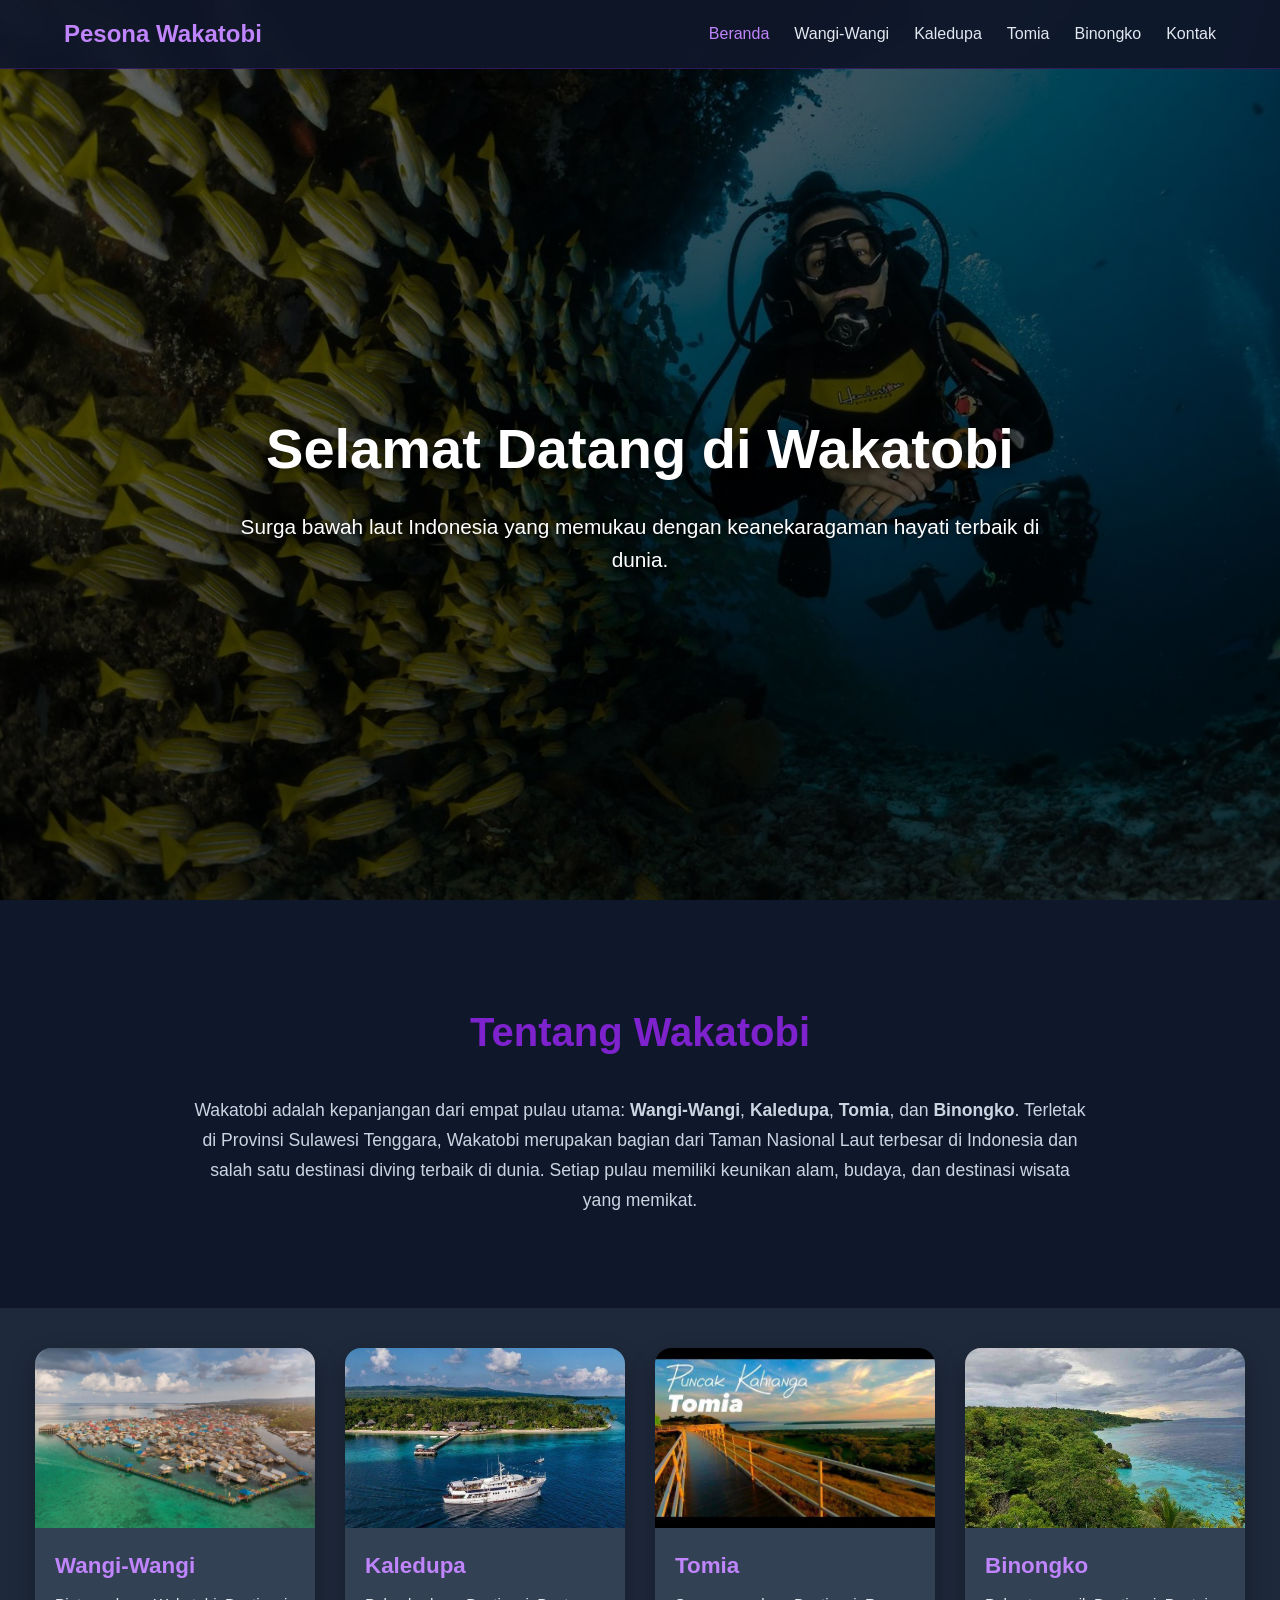
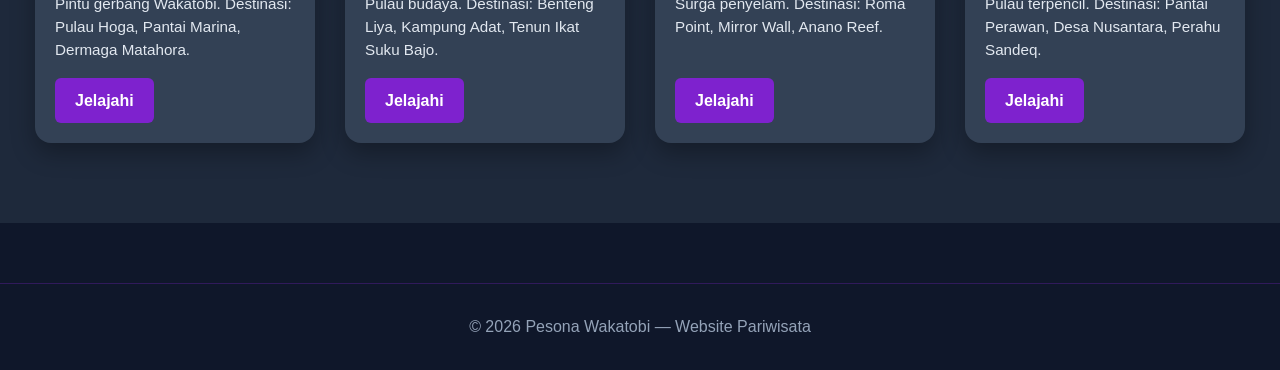
==== index.html @ 0f258694 "refactor: perbaikan menyeluruh P0–P3 website Wakatobi ## P0 — Bug fatal - Fix link mati `binongko.ht" ====
<!DOCTYPE html>
<html lang="id" class="no-js">
<head>
  <meta charset="UTF-8" />
  <meta name="viewport" content="width=device-width, initial-scale=1.0" />
  <title>Pesona Wakatobi — Destinasi Wisata Four Islands, Sulawesi Tenggara</title>
  <meta name="description" content="Panduan lengkap wisata Wakatobi: jelajahi Pulau Wangi-Wangi, Kaledupa, Tomia, dan Binongko. Temukan snorkeling, dive site kelas dunia, benteng bersejarah, dan budaya unik Sulawesi Tenggara." />
  <meta name="author" content="Pesona Wakatobi" />
  <meta name="theme-color" content="#0f172a" />

  <!-- Open Graph / media sosial -->
  <meta property="og:type" content="website" />
  <meta property="og:locale" content="id_ID" />
  <meta property="og:site_name" content="Pesona Wakatobi" />
  <meta property="og:title" content="Pesona Wakatobi — Destinasi Wisata Four Islands" />
  <meta property="og:description" content="Surga bawah laut Indonesia: jelajahi empat pulau utama Wakatobi bersama panduan destinasi dan spot snorkeling terbaik." />
  <meta property="og:image" content="img/hero-wakatobi.jpg" />
  <meta name="twitter:card" content="summary_large_image" />

  <link rel="icon" href="img/favicon-32.png" sizes="32x32" />
  <link rel="apple-touch-icon" href="img/favicon-180.png" />
  <link rel="stylesheet" href="css/style.css" />

  <script>document.documentElement.classList.remove('no-js');</script>
</head>
<body>
  <a class="skip-link" href="#main">Lewati ke konten utama</a>

  <!-- Navbar -->
  <nav class="navbar" aria-label="Navigasi utama">
    <a href="index.html" class="navbar-brand">Pesona Wakatobi</a>
    <button class="hamburger" id="hamburger" aria-expanded="false" aria-controls="navLinks" aria-label="Buka menu navigasi">
      <span></span>
      <span></span>
      <span></span>
    </button>
    <div class="nav-links" id="navLinks">
      <a href="index.html">Beranda</a>
      <a href="wangi-wangi.html">Wangi-Wangi</a>
      <a href="kaledupa.html">Kaledupa</a>
      <a href="tomia.html">Tomia</a>
      <a href="binongko.html">Binongko</a>
      <a href="kontak.html">Kontak</a>
    </div>
  </nav>

  <main id="main">
    <!-- Hero Section -->
    <section class="hero" style="background-image: url('img/hero-wakatobi.jpg');">
      <h1>Selamat Datang di Wakatobi</h1>
      <p>Surga bawah laut Indonesia yang memukau dengan keanekaragaman hayati terbaik di dunia.</p>
    </section>

    <!-- Intro Section -->
    <section class="intro">
      <h2>Tentang Wakatobi</h2>
      <p>
        Wakatobi adalah kepanjangan dari empat pulau utama: <strong>Wangi-Wangi</strong>, <strong>Kaledupa</strong>,
        <strong>Tomia</strong>, dan <strong>Binongko</strong>. Terletak di Provinsi Sulawesi Tenggara,
        Wakatobi merupakan bagian dari Taman Nasional Laut terbesar di Indonesia dan salah satu destinasi
        diving terbaik di dunia. Setiap pulau memiliki keunikan alam, budaya, dan destinasi wisata yang memikat.
      </p>
    </section>

    <!-- Islands Section -->
    <section class="islands" id="islands" aria-label="Daftar pulau Wakatobi">
      <!-- Wangi-Wangi -->
      <article class="island-card">
        <img src="img/wangi-hero.jpg" alt="Dermaga dan pantai Pulau Wangi-Wangi di Wakatobi" class="island-img" width="1200" height="800" loading="lazy" decoding="async" />
        <div class="island-content">
          <h3>Wangi-Wangi</h3>
          <p>Pintu gerbang Wakatobi. Destinasi: Pulau Hoga, Pantai Marina, Dermaga Matahora.</p>
          <a href="wangi-wangi.html" class="btn">Jelajahi</a>
        </div>
      </article>

      <!-- Kaledupa -->
      <article class="island-card">
        <img src="img/pulau-hoga.jpg" alt="Pulau Hoga di dekat Pulau Kaledupa dengan pantai pasir putih" class="island-img" width="900" height="473" loading="lazy" decoding="async" />
        <div class="island-content">
          <h3>Kaledupa</h3>
          <p>Pulau budaya. Destinasi: Benteng Liya, Kampung Adat, Tenun Ikat Suku Bajo.</p>
          <a href="kaledupa.html" class="btn">Jelajahi</a>
        </div>
      </article>

      <!-- Tomia -->
      <article class="island-card">
        <img src="img/puncak-tomia.jpg" alt="Puncak Tomia dengan panorama kepulauan Wakatobi" class="island-img" width="640" height="480" loading="lazy" decoding="async" />
        <div class="island-content">
          <h3>Tomia</h3>
          <p>Surga penyelam. Destinasi: Roma Point, Mirror Wall, Anano Reef.</p>
          <a href="tomia.html" class="btn">Jelajahi</a>
        </div>
      </article>

      <!-- Binongko -->
      <article class="island-card">
        <img src="img/ampombero.jpg" alt="Tebing Ampombero di Pulau Tomia dengan laut biru luas" class="island-img" width="555" height="416" loading="lazy" decoding="async" />
        <div class="island-content">
          <h3>Binongko</h3>
          <p>Pulau terpencil. Destinasi: Pantai Perawan, Desa Nusantara, Perahu Sandeq.</p>
          <a href="binongko.html" class="btn">Jelajahi</a>
        </div>
      </article>
    </section>
  </main>

  <footer>
    <p>&copy; <span data-year>2026</span> Pesona Wakatobi — Website Pariwisata</p>
  </footer>

  <script src="js/main.js" defer></script>
</body>
</html>
---- css/style.css ----
/* ==========================================================================
   Pesona Wakatobi — Shared Stylesheet
   Satu sumber kebenaran untuk navbar, footer, komponen, dan responsive.
   ========================================================================== */

/* ---------- Design Tokens ---------- */
:root {
  --bg-dark: #0f172a;
  --bg-mid: #1e293b;
  --bg-card: #334155;
  --accent: #7e22ce;
  --accent-light: #c084fc;
  --accent-hover: #6b21a8;
  --text: #ffffff;
  --text-body: #cbd5e1;
  --text-muted: #94a3b8;
  --text-nav: #e2e8f0;
  --border: rgba(126, 34, 206, 0.3);
  --nav-h: 70px;
  --shadow: 0 10px 25px rgba(0, 0, 0, 0.3);
  --radius: 16px;
  --transition: 0.3s ease;
}

/* ---------- Reset ---------- */
*,
*::before,
*::after {
  margin: 0;
  padding: 0;
  box-sizing: border-box;
}

html {
  scroll-behavior: smooth;
  scroll-padding-top: calc(var(--nav-h) + 20px);
}

body {
  color: var(--text);
  background: var(--bg-dark);
  font-family: 'Segoe UI', Tahoma, Geneva, Verdana, sans-serif;
  line-height: 1.6;
  overflow-x: hidden;
  -webkit-font-smoothing: antialiased;
}

img {
  max-width: 100%;
  height: auto;
  display: block;
}

a {
  color: var(--accent-light);
}

/* ---------- Accessibility ---------- */
.skip-link {
  position: absolute;
  top: -100px;
  left: 1rem;
  z-index: 2000;
  padding: 0.75rem 1.25rem;
  background: var(--accent);
  color: #fff;
  font-weight: 600;
  text-decoration: none;
  border-radius: 0 0 8px 8px;
  transition: top var(--transition);
}

.skip-link:focus {
  top: 0;
}

:focus-visible {
  outline: 3px solid var(--accent-light);
  outline-offset: 3px;
  border-radius: 4px;
}

.visually-hidden {
  position: absolute;
  width: 1px;
  height: 1px;
  padding: 0;
  margin: -1px;
  overflow: hidden;
  clip: rect(0, 0, 0, 0);
  white-space: nowrap;
  border: 0;
}

/* ---------- Navbar ---------- */
.navbar {
  position: fixed;
  top: 0;
  left: 0;
  width: 100%;
  background: rgba(15, 23, 42, 0.95);
  backdrop-filter: blur(10px);
  -webkit-backdrop-filter: blur(10px);
  padding: 15px 5%;
  display: flex;
  justify-content: space-between;
  align-items: center;
  gap: 1rem;
  z-index: 1000;
  border-bottom: 1px solid var(--border);
}

.navbar-brand {
  font-size: 1.5rem;
  font-weight: bold;
  color: var(--accent-light);
  text-decoration: none;
  white-space: nowrap;
}

.nav-links {
  display: flex;
  gap: 25px;
  list-style: none;
}

.nav-links a {
  color: var(--text-nav);
  text-decoration: none;
  font-weight: 500;
  transition: color var(--transition);
}

.nav-links a:hover,
.nav-links a[aria-current='page'] {
  color: var(--accent-light);
}

/* Hamburger */
.hamburger {
  display: none;
  flex-direction: column;
  justify-content: center;
  gap: 5px;
  width: 44px;
  height: 44px;
  padding: 10px;
  background: transparent;
  border: 1px solid var(--border);
  border-radius: 8px;
  cursor: pointer;
}

.hamburger span {
  display: block;
  width: 100%;
  height: 3px;
  background: var(--accent-light);
  border-radius: 2px;
  transition: transform var(--transition), opacity var(--transition);
}

.hamburger[aria-expanded='true'] span:nth-child(1) {
  transform: translateY(8px) rotate(45deg);
}

.hamburger[aria-expanded='true'] span:nth-child(2) {
  opacity: 0;
}

.hamburger[aria-expanded='true'] span:nth-child(3) {
  transform: translateY(-8px) rotate(-45deg);
}

/* ---------- Hero ---------- */
.hero {
  position: relative;
  min-height: 100vh;
  display: flex;
  flex-direction: column;
  justify-content: center;
  align-items: center;
  text-align: center;
  padding: calc(var(--nav-h) + 90px) 20px 80px;
  /* background-image di-set inline per halaman (URL relatif terhadap dokumen) */
  background-size: cover;
  background-position: center;
  background-color: var(--bg-mid);
}

.hero::before {
  content: '';
  position: absolute;
  inset: 0;
  background: linear-gradient(rgba(0, 0, 0, 0.6), rgba(0, 0, 0, 0.7));
}

.hero > * {
  position: relative;
}

.hero h1 {
  font-size: clamp(2.2rem, 6vw, 3.5rem);
  margin-bottom: 1rem;
  text-shadow: 0 2px 10px rgba(0, 0, 0, 0.6);
}

.hero p {
  font-size: clamp(1rem, 2.5vw, 1.3rem);
  max-width: 800px;
  line-height: 1.6;
  text-shadow: 0 1px 5px rgba(0, 0, 0, 0.8);
}

.hero--short {
  min-height: 60vh;
}

/* ---------- Sections ---------- */
.intro {
  padding: 100px 20px 60px;
  background: var(--bg-dark);
  text-align: center;
}

.intro h2,
.content h2 {
  font-size: clamp(1.6rem, 4vw, 2.5rem);
  margin-bottom: 2rem;
  color: var(--accent);
}

.intro p {
  font-size: 1.1rem;
  max-width: 900px;
  margin: 0 auto 2rem;
  line-height: 1.7;
  color: var(--text-body);
}

.content {
  max-width: 900px;
  margin: 60px auto;
  padding: 0 20px;
}

.content p {
  font-size: 1.05rem;
  line-height: 1.7;
  margin-bottom: 1.25rem;
  color: var(--text-body);
}

.content h3 {
  color: var(--text);
}

.content h5 {
  color: var(--accent-light);
  margin: 0.5rem 0 0.35rem;
  font-size: 0.95rem;
  text-transform: uppercase;
  letter-spacing: 0.04em;
}

/* ---------- Cards ---------- */
.islands {
  display: flex;
  flex-wrap: wrap;
  justify-content: center;
  gap: 30px;
  padding: 40px 20px 80px;
  background: var(--bg-mid);
}

.island-card {
  background: var(--bg-card);
  border-radius: var(--radius);
  overflow: hidden;
  width: 280px;
  box-shadow: var(--shadow);
  display: flex;
  flex-direction: column;
  transition: transform var(--transition), box-shadow var(--transition),
    opacity 0.4s ease;
}

.island-card:hover {
  transform: translateY(-6px);
  box-shadow: 0 16px 36px rgba(0, 0, 0, 0.45);
}

.island-card.visible {
  opacity: 1;
  transform: translateY(0);
}

/* Fallback bila JavaScript tidak aktif / IntersectionObserver tidak tersedia */
.no-js .island-card {
  opacity: 1;
  transform: none;
}

.island-img {
  height: 180px;
  width: 100%;
  object-fit: cover;
  background: var(--bg-mid);
}

.island-content {
  padding: 20px;
  display: flex;
  flex-direction: column;
  flex: 1;
}

.island-content h3 {
  font-size: 1.4rem;
  margin-bottom: 10px;
  color: var(--accent-light);
}

.island-content p {
  font-size: 0.95rem;
  color: var(--text-nav);
  line-height: 1.5;
  margin-bottom: 1rem;
}

/* ---------- Destination grid ---------- */
.destinations {
  display: grid;
  grid-template-columns: repeat(auto-fit, minmax(260px, 1fr));
  gap: 25px;
  margin-top: 30px;
}

.dest-card {
  background: var(--bg-mid);
  border-radius: 12px;
  overflow: hidden;
  box-shadow: 0 4px 12px rgba(0, 0, 0, 0.3);
  display: flex;
  flex-direction: column;
  transition: transform var(--transition), box-shadow var(--transition);
}

.dest-card:hover {
  transform: translateY(-4px);
  box-shadow: 0 12px 26px rgba(0, 0, 0, 0.4);
}

.dest-card img {
  width: 100%;
  height: 180px;
  object-fit: cover;
  background: var(--bg-card);
}

.dest-card .desc {
  padding: 18px;
}

.dest-card .desc h3 {
  color: var(--accent-light);
  margin-bottom: 10px;
  font-size: 1.15rem;
}

.dest-card .desc p {
  font-size: 0.95rem;
  color: var(--text-muted);
  line-height: 1.65;
  margin-bottom: 0.85rem;
}

/* ---------- Buttons ---------- */
.btn {
  display: inline-block;
  align-self: flex-start;
  margin-top: auto;
  padding: 10px 20px;
  background: var(--accent);
  color: #fff;
  text-decoration: none;
  border-radius: 6px;
  font-weight: 600;
  transition: background var(--transition), transform var(--transition);
}

.btn:hover {
  background: var(--accent-hover);
  transform: translateY(-2px);
}

/* ---------- Contact ---------- */
.contact-info {
  display: grid;
  grid-template-columns: repeat(auto-fit, minmax(250px, 1fr));
  gap: 25px;
  margin-top: 30px;
}

.contact-card {
  background: var(--bg-mid);
  border-radius: 12px;
  padding: 24px 20px;
  box-shadow: 0 4px 12px rgba(0, 0, 0, 0.3);
  text-align: center;
}

.contact-card h3 {
  color: var(--text);
  margin-bottom: 10px;
}

.contact-card p {
  font-size: 0.95rem;
  color: var(--text-muted);
  margin-bottom: 15px;
  word-break: break-word;
}

.contact-card a {
  color: var(--accent-light);
  text-decoration: none;
}

.contact-card a:hover {
  text-decoration: underline;
}

.social-icons {
  display: flex;
  justify-content: center;
  gap: 12px;
}

.social-icons a {
  display: inline-flex;
  align-items: center;
  justify-content: center;
  width: 42px;
  height: 42px;
  background: var(--accent-light);
  border-radius: 50%;
  text-decoration: none;
  transition: background var(--transition), transform var(--transition);
}

.social-icons a:hover {
  background: var(--accent);
  transform: translateY(-3px);
}

.social-icons svg {
  width: 20px;
  height: 20px;
  fill: #fff;
}

/* ---------- Footer ---------- */
footer {
  text-align: center;
  padding: 30px 20px;
  background: var(--bg-dark);
  color: var(--text-muted);
  border-top: 1px solid var(--border);
  margin-top: 60px;
}

footer p {
  margin: 0;
}

/* ---------- Responsive ---------- */
@media (max-width: 768px) {
  .hamburger {
    display: flex;
  }

  .nav-links {
    position: fixed;
    top: var(--nav-h);
    left: -100%;
    width: 100%;
    height: calc(100vh - var(--nav-h));
    background: var(--bg-dark);
    flex-direction: column;
    align-items: center;
    justify-content: flex-start;
    gap: 25px;
    padding-top: 40px;
    transition: left var(--transition);
    overflow-y: auto;
  }

  .nav-links.active {
    left: 0;
  }

  .nav-links a {
    font-size: 1.1rem;
  }

  .navbar-brand {
    font-size: 1.2rem;
  }

  .hero {
    min-height: 80vh;
  }

  .intro {
    padding: 60px 20px 40px;
  }

  .islands {
    gap: 20px;
    padding: 30px 15px 60px;
  }

  .island-card {
    width: 100%;
    max-width: 340px;
  }

  .content {
    margin: 40px auto;
  }
}

@media (max-width: 400px) {
  .navbar {
    padding: 12px 4%;
  }

  .navbar-brand {
    font-size: 1.05rem;
  }

  .island-card {
    width: 100%;
  }
}

/* ---------- Reduced motion ---------- */
@media (prefers-reduced-motion: reduce) {
  html {
    scroll-behavior: auto;
  }

  *,
  *::before,
  *::after {
    animation-duration: 0.01ms !important;
    animation-iteration-count: 1 !important;
    transition-duration: 0.01ms !important;
  }

  .island-card {
    opacity: 1 !important;
    transform: none !important;
  }
}

/* ---------- Print ---------- */
@media print {
  .navbar,
  .hamburger,
  footer {
    display: none;
  }

  body {
    color: #000;
    background: #fff;
  }
}
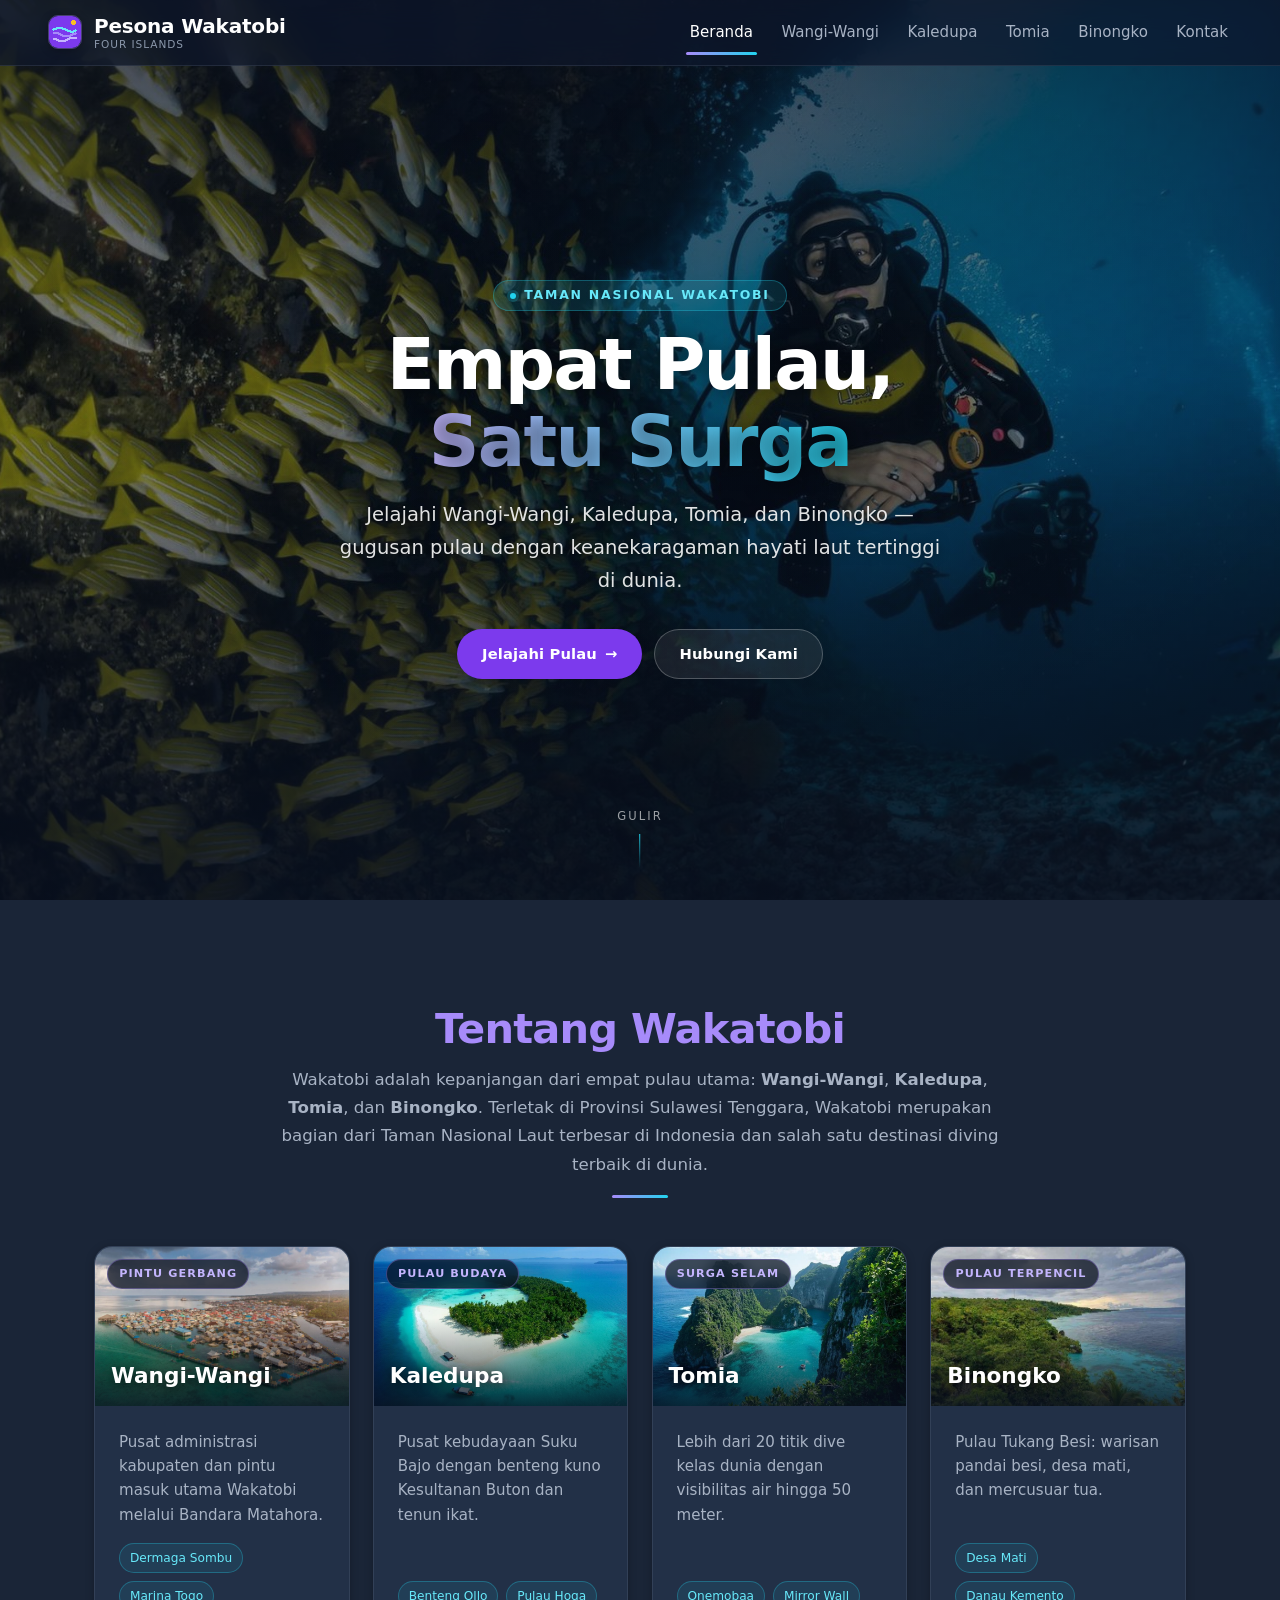
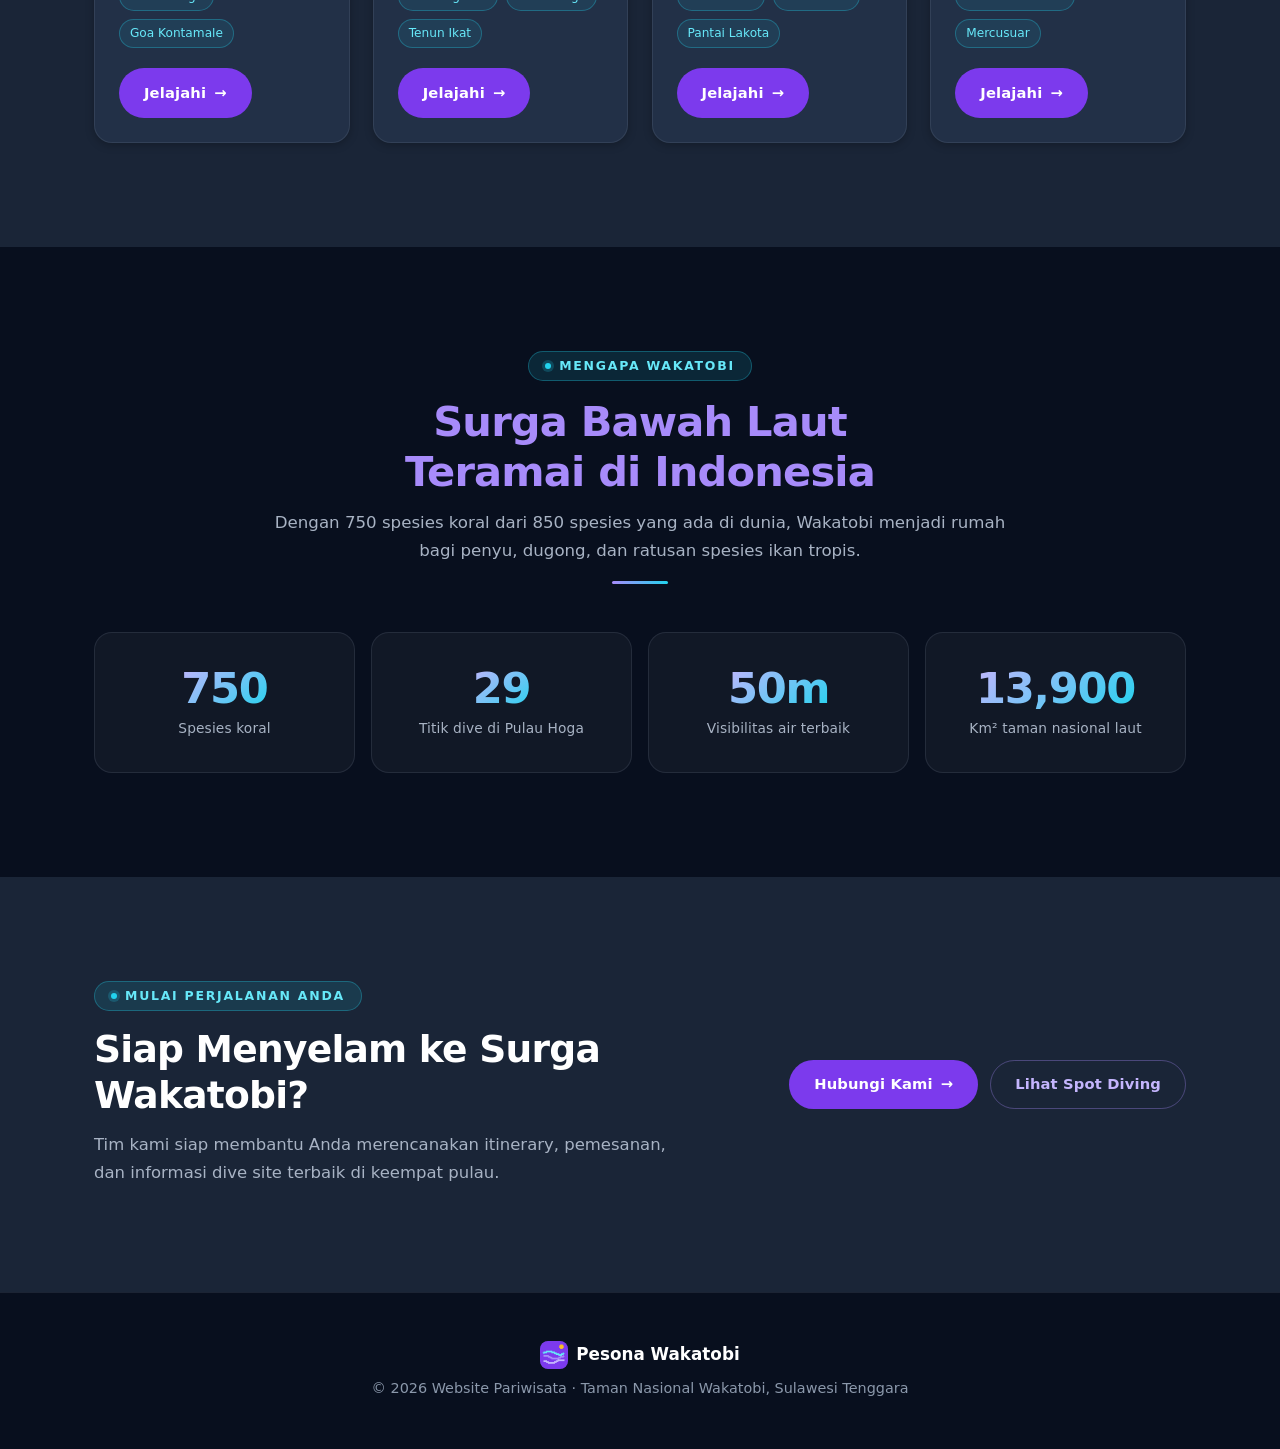
==== commit 470a5f15: "feat: redesign visual & profesionalisasi website Wakatobi ## Design system - Token-based CSS: warna," ====
--- a/index.html
+++ b/index.html
@@ -6,9 +6,8 @@
   <title>Pesona Wakatobi — Destinasi Wisata Four Islands, Sulawesi Tenggara</title>
   <meta name="description" content="Panduan lengkap wisata Wakatobi: jelajahi Pulau Wangi-Wangi, Kaledupa, Tomia, dan Binongko. Temukan snorkeling, dive site kelas dunia, benteng bersejarah, dan budaya unik Sulawesi Tenggara." />
   <meta name="author" content="Pesona Wakatobi" />
-  <meta name="theme-color" content="#0f172a" />
-
-  <!-- Open Graph / media sosial -->
+  <meta name="theme-color" content="#080f1e" />
+
   <meta property="og:type" content="website" />
   <meta property="og:locale" content="id_ID" />
   <meta property="og:site_name" content="Pesona Wakatobi" />
@@ -28,14 +27,17 @@
 
   <!-- Navbar -->
   <nav class="navbar" aria-label="Navigasi utama">
-    <a href="index.html" class="navbar-brand">Pesona Wakatobi</a>
+    <a href="index.html" class="navbar-brand">
+      <span class="logo"><img src="img/favicon-32.png" alt="" width="32" height="32" /></span>
+      <span class="brand-text">Pesona Wakatobi<small>Four Islands</small></span>
+    </a>
     <button class="hamburger" id="hamburger" aria-expanded="false" aria-controls="navLinks" aria-label="Buka menu navigasi">
       <span></span>
       <span></span>
       <span></span>
     </button>
     <div class="nav-links" id="navLinks">
-      <a href="index.html">Beranda</a>
+      <a href="index.html" aria-current="page">Beranda</a>
       <a href="wangi-wangi.html">Wangi-Wangi</a>
       <a href="kaledupa.html">Kaledupa</a>
       <a href="tomia.html">Tomia</a>
@@ -45,69 +47,183 @@
   </nav>
 
   <main id="main">
-    <!-- Hero Section -->
+    <!-- Hero -->
     <section class="hero" style="background-image: url('img/hero-wakatobi.jpg');">
-      <h1>Selamat Datang di Wakatobi</h1>
-      <p>Surga bawah laut Indonesia yang memukau dengan keanekaragaman hayati terbaik di dunia.</p>
-    </section>
-
-    <!-- Intro Section -->
-    <section class="intro">
-      <h2>Tentang Wakatobi</h2>
-      <p>
-        Wakatobi adalah kepanjangan dari empat pulau utama: <strong>Wangi-Wangi</strong>, <strong>Kaledupa</strong>,
-        <strong>Tomia</strong>, dan <strong>Binongko</strong>. Terletak di Provinsi Sulawesi Tenggara,
-        Wakatobi merupakan bagian dari Taman Nasional Laut terbesar di Indonesia dan salah satu destinasi
-        diving terbaik di dunia. Setiap pulau memiliki keunikan alam, budaya, dan destinasi wisata yang memikat.
-      </p>
-    </section>
-
-    <!-- Islands Section -->
-    <section class="islands" id="islands" aria-label="Daftar pulau Wakatobi">
-      <!-- Wangi-Wangi -->
-      <article class="island-card">
-        <img src="img/wangi-hero.jpg" alt="Dermaga dan pantai Pulau Wangi-Wangi di Wakatobi" class="island-img" width="1200" height="800" loading="lazy" decoding="async" />
-        <div class="island-content">
-          <h3>Wangi-Wangi</h3>
-          <p>Pintu gerbang Wakatobi. Destinasi: Pulau Hoga, Pantai Marina, Dermaga Matahora.</p>
-          <a href="wangi-wangi.html" class="btn">Jelajahi</a>
-        </div>
-      </article>
-
-      <!-- Kaledupa -->
-      <article class="island-card">
-        <img src="img/pulau-hoga.jpg" alt="Pulau Hoga di dekat Pulau Kaledupa dengan pantai pasir putih" class="island-img" width="900" height="473" loading="lazy" decoding="async" />
-        <div class="island-content">
-          <h3>Kaledupa</h3>
-          <p>Pulau budaya. Destinasi: Benteng Liya, Kampung Adat, Tenun Ikat Suku Bajo.</p>
-          <a href="kaledupa.html" class="btn">Jelajahi</a>
-        </div>
-      </article>
-
-      <!-- Tomia -->
-      <article class="island-card">
-        <img src="img/puncak-tomia.jpg" alt="Puncak Tomia dengan panorama kepulauan Wakatobi" class="island-img" width="640" height="480" loading="lazy" decoding="async" />
-        <div class="island-content">
-          <h3>Tomia</h3>
-          <p>Surga penyelam. Destinasi: Roma Point, Mirror Wall, Anano Reef.</p>
-          <a href="tomia.html" class="btn">Jelajahi</a>
-        </div>
-      </article>
-
-      <!-- Binongko -->
-      <article class="island-card">
-        <img src="img/ampombero.jpg" alt="Tebing Ampombero di Pulau Tomia dengan laut biru luas" class="island-img" width="555" height="416" loading="lazy" decoding="async" />
-        <div class="island-content">
-          <h3>Binongko</h3>
-          <p>Pulau terpencil. Destinasi: Pantai Perawan, Desa Nusantara, Perahu Sandeq.</p>
-          <a href="binongko.html" class="btn">Jelajahi</a>
-        </div>
-      </article>
+      <div class="hero__content">
+        <span class="eyebrow">Taman Nasional Wakatobi</span>
+        <h1>Empat Pulau, <span class="accent">Satu Surga</span></h1>
+        <p>
+          Jelajahi Wangi-Wangi, Kaledupa, Tomia, dan Binongko — gugusan pulau
+          dengan keanekaragaman hayati laut tertinggi di dunia.
+        </p>
+        <div class="hero__actions">
+          <a href="#islands" class="btn">Jelajahi Pulau
+            <span class="btn__arrow" aria-hidden="true">&rarr;</span>
+          </a>
+          <a href="kontak.html" class="btn btn--ghost">Hubungi Kami</a>
+        </div>
+      </div>
+      <span class="scroll-hint" aria-hidden="true">Gulir</span>
+    </section>
+
+    <!-- Intro -->
+    <section class="section section--alt">
+      <div class="container">
+        <div class="section-head section-head--narrow">
+          <h2>Tentang Wakatobi</h2>
+          <p>
+            Wakatobi adalah kepanjangan dari empat pulau utama: <strong>Wangi-Wangi</strong>,
+            <strong>Kaledupa</strong>, <strong>Tomia</strong>, dan <strong>Binongko</strong>.
+            Terletak di Provinsi Sulawesi Tenggara, Wakatobi merupakan bagian dari Taman Nasional
+            Laut terbesar di Indonesia dan salah satu destinasi diving terbaik di dunia.
+          </p>
+        </div>
+
+        <!-- Islands -->
+        <div class="islands" id="islands">
+          <!-- Wangi-Wangi -->
+          <article class="island-card">
+            <div class="island-card__media">
+              <span class="island-card__badge">Pintu Gerbang</span>
+              <img src="img/wangi-hero.jpg" alt="Dermaga dan pantai Pulau Wangi-Wangi di Wakatobi" class="island-img" width="1200" height="800" loading="lazy" decoding="async" />
+              <span class="island-card__title-over">Wangi-Wangi</span>
+            </div>
+            <div class="island-content">
+              <p>Pusat administrasi kabupaten dan pintu masuk utama Wakatobi melalui Bandara Matahora.</p>
+              <ul class="tags">
+                <li>Dermaga Sombu</li>
+                <li>Marina Togo</li>
+                <li>Goa Kontamale</li>
+              </ul>
+              <a href="wangi-wangi.html" class="btn">Jelajahi
+                <span class="btn__arrow" aria-hidden="true">&rarr;</span>
+              </a>
+            </div>
+          </article>
+
+          <!-- Kaledupa -->
+          <article class="island-card">
+            <div class="island-card__media">
+              <span class="island-card__badge">Pulau Budaya</span>
+              <img src="img/pulau-hoga.jpg" alt="Pulau Hoga di dekat Pulau Kaledupa dengan pantai pasir putih" class="island-img" width="900" height="600" loading="lazy" decoding="async" />
+              <span class="island-card__title-over">Kaledupa</span>
+            </div>
+            <div class="island-content">
+              <p>Pusat kebudayaan Suku Bajo dengan benteng kuno Kesultanan Buton dan tenun ikat.</p>
+              <ul class="tags">
+                <li>Benteng Ollo</li>
+                <li>Pulau Hoga</li>
+                <li>Tenun Ikat</li>
+              </ul>
+              <a href="kaledupa.html" class="btn">Jelajahi
+                <span class="btn__arrow" aria-hidden="true">&rarr;</span>
+              </a>
+            </div>
+          </article>
+
+          <!-- Tomia -->
+          <article class="island-card">
+            <div class="island-card__media">
+              <span class="island-card__badge">Surga Selam</span>
+              <img src="img/tadu-sangia.jpg" alt="Tebing karst Tadu Sangia di Pulau Tomia" class="island-img" width="900" height="600" loading="lazy" decoding="async" />
+              <span class="island-card__title-over">Tomia</span>
+            </div>
+            <div class="island-content">
+              <p>Lebih dari 20 titik dive kelas dunia dengan visibilitas air hingga 50 meter.</p>
+              <ul class="tags">
+                <li>Onemobaa</li>
+                <li>Mirror Wall</li>
+                <li>Pantai Lakota</li>
+              </ul>
+              <a href="tomia.html" class="btn">Jelajahi
+                <span class="btn__arrow" aria-hidden="true">&rarr;</span>
+              </a>
+            </div>
+          </article>
+
+          <!-- Binongko -->
+          <article class="island-card">
+            <div class="island-card__media">
+              <span class="island-card__badge">Pulau Terpencil</span>
+              <img src="img/ampombero.jpg" alt="Tebing Ampombero menghadap lautan biru luas" class="island-img" width="555" height="416" loading="lazy" decoding="async" />
+              <span class="island-card__title-over">Binongko</span>
+            </div>
+            <div class="island-content">
+              <p>Pulau Tukang Besi: warisan pandai besi, desa mati, dan mercusuar tua.</p>
+              <ul class="tags">
+                <li>Desa Mati</li>
+                <li>Danau Kemento</li>
+                <li>Mercusuar</li>
+              </ul>
+              <a href="binongko.html" class="btn">Jelajahi
+                <span class="btn__arrow" aria-hidden="true">&rarr;</span>
+              </a>
+            </div>
+          </article>
+        </div>
+      </div>
+    </section>
+
+    <!-- Statistik -->
+    <section class="section section--deep">
+      <div class="container">
+        <div class="section-head">
+          <span class="eyebrow">Mengapa Wakatobi</span>
+          <h2>Surga Bawah Laut Teramai di Indonesia</h2>
+          <p>
+            Dengan 750 spesies koral dari 850 spesies yang ada di dunia, Wakatobi
+            menjadi rumah bagi penyu, dugong, dan ratusan spesies ikan tropis.
+          </p>
+        </div>
+
+        <div class="stats">
+          <div class="stat">
+            <span class="stat__num">750</span>
+            <span class="stat__label">Spesies koral</span>
+          </div>
+          <div class="stat">
+            <span class="stat__num">29</span>
+            <span class="stat__label">Titik dive di Pulau Hoga</span>
+          </div>
+          <div class="stat">
+            <span class="stat__num">50m</span>
+            <span class="stat__label">Visibilitas air terbaik</span>
+          </div>
+          <div class="stat">
+            <span class="stat__num">13,900</span>
+            <span class="stat__label">Km&sup2; taman nasional laut</span>
+          </div>
+        </div>
+      </div>
+    </section>
+
+    <!-- CTA -->
+    <section class="section section--alt cta">
+      <div class="container cta__inner">
+        <div class="cta__text">
+          <span class="eyebrow">Mulai Perjalanan Anda</span>
+          <h2>Siap Menyelam ke Surga Wakatobi?</h2>
+          <p>
+            Tim kami siap membantu Anda merencanakan itinerary, pemesanan,
+            dan informasi dive site terbaik di keempat pulau.
+          </p>
+        </div>
+        <div class="cta__actions">
+          <a href="kontak.html" class="btn">Hubungi Kami
+            <span class="btn__arrow" aria-hidden="true">&rarr;</span>
+          </a>
+          <a href="tomia.html" class="btn btn--outline">Lihat Spot Diving</a>
+        </div>
+      </div>
     </section>
   </main>
 
   <footer>
-    <p>&copy; <span data-year>2026</span> Pesona Wakatobi — Website Pariwisata</p>
+    <div class="footer-brand">
+      <span class="logo"><img src="img/favicon-32.png" alt="" width="32" height="32" /></span>
+      Pesona Wakatobi
+    </div>
+    <p>&copy; <span data-year>2026</span> Website Pariwisata &middot; Taman Nasional Wakatobi, Sulawesi Tenggara</p>
   </footer>
 
   <script src="js/main.js" defer></script>
--- a/css/style.css
+++ b/css/style.css
@@ -1,28 +1,85 @@
 /* ==========================================================================
-   Pesona Wakatobi — Shared Stylesheet
-   Satu sumber kebenaran untuk navbar, footer, komponen, dan responsive.
+   Pesona Wakatobi — Design System
+   --------------------------------------------------------------------------
+   Prinsip:
+   1. Warna heading WAJIB lolos WCAG AA (>= 4.5:1) di semua background.
+   2. Satu sumber kebenaran: token di :root, tidak ada hex warna inline.
+   3. Skala tipografi fluid (clamp) supaya tidak perlu breakpoint untuk teks.
+   4. Ruang (spacing) berbasis skala 4px, konsisten antar halaman.
    ========================================================================== */
 
-/* ---------- Design Tokens ---------- */
+/* --------------------------------------------------------------------------
+   1. Tokens
+   -------------------------------------------------------------------------- */
 :root {
+  /* Surface */
+  --bg-deep: #080f1e;
   --bg-dark: #0f172a;
-  --bg-mid: #1e293b;
-  --bg-card: #334155;
-  --accent: #7e22ce;
-  --accent-light: #c084fc;
-  --accent-hover: #6b21a8;
+  --bg-mid: #1a2537;
+  --bg-card: #223047;
+  --bg-card-hover: #2a3a55;
+  --bg-elevated: rgba(255, 255, 255, 0.04);
+  --bg-glass: rgba(15, 23, 42, 0.72);
+
+  /* Brand — violet (identity) */
+  --brand: #a78bfa;        /* 6.56:1 on bg-dark  ✓ AA */
+  --brand-soft: #c4b5fd;   /* 9.67:1 on bg-dark  ✓ AAA */
+  --brand-deep: #7c3aed;   /* untuk solid button, teks putih 6.98:1 ✓ AA */
+  --brand-deep-hover: #6d28d9;
+
+  /* Accent sekunder — cyan (nuansa bawah laut) */
+  --accent: #22d3ee;       /* 9.88:1 on bg-dark  ✓ AAA */
+  --accent-dim: #67e8f9;
+
+  /* Text */
   --text: #ffffff;
-  --text-body: #cbd5e1;
-  --text-muted: #94a3b8;
-  --text-nav: #e2e8f0;
-  --border: rgba(126, 34, 206, 0.3);
-  --nav-h: 70px;
-  --shadow: 0 10px 25px rgba(0, 0, 0, 0.3);
-  --radius: 16px;
-  --transition: 0.3s ease;
-}
-
-/* ---------- Reset ---------- */
+  --text-body: #cbd5e1;   /* 12.02:1 ✓ AAA */
+  --text-soft: #a8b3c4;   /* 8.42:1  ✓ AA  */
+  --text-muted: #8b98ab;  /* 5.9:1  ✓ AA  */
+  --text-on-brand: #ffffff;
+
+  /* Border & shadow */
+  --border: rgba(148, 163, 184, 0.14);
+  --border-strong: rgba(167, 139, 250, 0.35);
+  --border-accent: rgba(34, 211, 238, 0.3);
+  --shadow-sm: 0 2px 8px rgba(0, 0, 0, 0.25);
+  --shadow-md: 0 10px 28px rgba(0, 0, 0, 0.35);
+  --shadow-lg: 0 20px 48px rgba(0, 0, 0, 0.45);
+  --shadow-brand: 0 10px 32px rgba(124, 58, 237, 0.28);
+
+  /* Radius */
+  --r-sm: 8px;
+  --r-md: 12px;
+  --r-lg: 18px;
+  --r-xl: 26px;
+  --r-pill: 999px;
+
+  /* Spacing scale */
+  --sp-1: 0.25rem;
+  --sp-2: 0.5rem;
+  --sp-3: 0.75rem;
+  --sp-4: 1rem;
+  --sp-5: 1.5rem;
+  --sp-6: 2rem;
+  --sp-7: 3rem;
+  --sp-8: 4rem;
+  --sp-9: 6rem;
+
+  /* Layout */
+  --nav-h: 68px;
+  --container: 1140px;
+  --container-narrow: 780px;
+
+  /* Motion */
+  --ease: cubic-bezier(0.22, 1, 0.36, 1);
+  --t-fast: 0.18s var(--ease);
+  --t: 0.3s var(--ease);
+  --t-slow: 0.55s var(--ease);
+}
+
+/* --------------------------------------------------------------------------
+   2. Reset
+   -------------------------------------------------------------------------- */
 *,
 *::before,
 *::after {
@@ -33,41 +90,56 @@
 
 html {
   scroll-behavior: smooth;
-  scroll-padding-top: calc(var(--nav-h) + 20px);
+  scroll-padding-top: calc(var(--nav-h) + 16px);
+  -webkit-text-size-adjust: 100%;
 }
 
 body {
   color: var(--text);
   background: var(--bg-dark);
-  font-family: 'Segoe UI', Tahoma, Geneva, Verdana, sans-serif;
-  line-height: 1.6;
+  font-family: 'Segoe UI', system-ui, -apple-system, Tahoma, Geneva, Verdana, sans-serif;
+  font-size: 1rem;
+  line-height: 1.65;
   overflow-x: hidden;
   -webkit-font-smoothing: antialiased;
+  -moz-osx-font-smoothing: grayscale;
 }
 
 img {
   max-width: 100%;
   height: auto;
   display: block;
+  background: var(--bg-mid);
 }
 
 a {
-  color: var(--accent-light);
-}
-
-/* ---------- Accessibility ---------- */
+  color: var(--brand-soft);
+  text-decoration: none;
+}
+
+ul {
+  list-style: none;
+}
+
+::selection {
+  background: var(--brand-deep);
+  color: #fff;
+}
+
+/* --------------------------------------------------------------------------
+   3. Accessibility
+   -------------------------------------------------------------------------- */
 .skip-link {
   position: absolute;
-  top: -100px;
-  left: 1rem;
-  z-index: 2000;
-  padding: 0.75rem 1.25rem;
-  background: var(--accent);
+  top: -120px;
+  left: var(--sp-4);
+  z-index: 3000;
+  padding: var(--sp-3) var(--sp-5);
+  background: var(--brand-deep);
   color: #fff;
   font-weight: 600;
-  text-decoration: none;
-  border-radius: 0 0 8px 8px;
-  transition: top var(--transition);
+  border-radius: 0 0 var(--r-md) var(--r-md);
+  transition: top var(--t);
 }
 
 .skip-link:focus {
@@ -75,9 +147,9 @@
 }
 
 :focus-visible {
-  outline: 3px solid var(--accent-light);
+  outline: 3px solid var(--accent);
   outline-offset: 3px;
-  border-radius: 4px;
+  border-radius: var(--r-sm);
 }
 
 .visually-hidden {
@@ -92,48 +164,133 @@
   border: 0;
 }
 
-/* ---------- Navbar ---------- */
+/* --------------------------------------------------------------------------
+   4. Layout helpers
+   -------------------------------------------------------------------------- */
+.container {
+  width: 100%;
+  max-width: var(--container);
+  margin-inline: auto;
+  padding-inline: var(--sp-5);
+}
+
+.container--narrow {
+  max-width: var(--container-narrow);
+}
+
+/* --------------------------------------------------------------------------
+   5. Navbar
+   -------------------------------------------------------------------------- */
 .navbar {
   position: fixed;
   top: 0;
   left: 0;
   width: 100%;
-  background: rgba(15, 23, 42, 0.95);
-  backdrop-filter: blur(10px);
-  -webkit-backdrop-filter: blur(10px);
-  padding: 15px 5%;
-  display: flex;
+  z-index: 1000;
+  display: flex;
+  align-items: center;
   justify-content: space-between;
+  gap: var(--sp-4);
+  padding: var(--sp-3) clamp(1rem, 5vw, 3rem);
+  background: var(--bg-glass);
+  backdrop-filter: blur(16px) saturate(140%);
+  -webkit-backdrop-filter: blur(16px) saturate(140%);
+  border-bottom: 1px solid var(--border);
+  transition: background var(--t), border-color var(--t), padding var(--t),
+    box-shadow var(--t);
+}
+
+.navbar.is-scrolled {
+  background: rgba(8, 15, 30, 0.94);
+  border-bottom-color: var(--border-strong);
+  box-shadow: var(--shadow-md);
+  padding-block: var(--sp-2);
+}
+
+/* Brand + logo mark */
+.navbar-brand {
+  display: inline-flex;
   align-items: center;
-  gap: 1rem;
-  z-index: 1000;
-  border-bottom: 1px solid var(--border);
-}
-
-.navbar-brand {
-  font-size: 1.5rem;
-  font-weight: bold;
-  color: var(--accent-light);
-  text-decoration: none;
+  gap: var(--sp-3);
+  font-size: 1.25rem;
+  font-weight: 700;
+  color: #fff;
+  letter-spacing: -0.01em;
   white-space: nowrap;
 }
 
+.navbar-brand .logo {
+  width: 34px;
+  height: 34px;
+  flex: none;
+  border-radius: 10px;
+  overflow: hidden;
+  border: 1px solid var(--border-strong);
+  box-shadow: var(--shadow-sm);
+}
+
+.navbar-brand .logo img {
+  width: 100%;
+  height: 100%;
+  object-fit: cover;
+}
+
+.navbar-brand .brand-text {
+  display: flex;
+  flex-direction: column;
+  line-height: 1.15;
+}
+
+.navbar-brand .brand-text small {
+  font-size: 0.66rem;
+  font-weight: 500;
+  color: var(--text-muted);
+  letter-spacing: 0.09em;
+  text-transform: uppercase;
+}
+
+/* Links */
 .nav-links {
   display: flex;
-  gap: 25px;
-  list-style: none;
+  align-items: center;
+  gap: clamp(0.5rem, 1.6vw, 1.5rem);
 }
 
 .nav-links a {
-  color: var(--text-nav);
-  text-decoration: none;
+  position: relative;
+  padding: var(--sp-2) var(--sp-1);
+  color: var(--text-soft);
+  font-size: 0.94rem;
   font-weight: 500;
-  transition: color var(--transition);
-}
-
-.nav-links a:hover,
+  white-space: nowrap;
+  transition: color var(--t-fast);
+}
+
+.nav-links a::after {
+  content: '';
+  position: absolute;
+  left: 0;
+  bottom: -2px;
+  width: 100%;
+  height: 3px;
+  background: linear-gradient(90deg, var(--brand), var(--accent));
+  border-radius: 3px;
+  transform: scaleX(0);
+  transform-origin: left;
+  transition: transform var(--t);
+}
+
+.nav-links a:hover {
+  color: #fff;
+}
+
+.nav-links a:hover::after,
+.nav-links a[aria-current='page']::after {
+  transform: scaleX(1);
+}
+
 .nav-links a[aria-current='page'] {
-  color: var(--accent-light);
+  color: #fff;
 }
 
 /* Hamburger */
@@ -144,297 +301,706 @@
   gap: 5px;
   width: 44px;
   height: 44px;
-  padding: 10px;
-  background: transparent;
+  padding: 11px;
+  background: rgba(255, 255, 255, 0.05);
   border: 1px solid var(--border);
-  border-radius: 8px;
+  border-radius: var(--r-md);
   cursor: pointer;
+  transition: background var(--t-fast), border-color var(--t-fast);
+}
+
+.hamburger:hover {
+  background: rgba(255, 255, 255, 0.1);
+  border-color: var(--border-strong);
 }
 
 .hamburger span {
   display: block;
   width: 100%;
-  height: 3px;
-  background: var(--accent-light);
+  height: 2px;
+  background: var(--brand-soft);
   border-radius: 2px;
-  transition: transform var(--transition), opacity var(--transition);
+  transition: transform var(--t), opacity var(--t-fast), background var(--t-fast);
 }
 
 .hamburger[aria-expanded='true'] span:nth-child(1) {
-  transform: translateY(8px) rotate(45deg);
+  transform: translateY(7px) rotate(45deg);
+  background: var(--accent);
 }
 
 .hamburger[aria-expanded='true'] span:nth-child(2) {
   opacity: 0;
+  transform: scaleX(0.3);
 }
 
 .hamburger[aria-expanded='true'] span:nth-child(3) {
-  transform: translateY(-8px) rotate(-45deg);
-}
-
-/* ---------- Hero ---------- */
+  transform: translateY(-7px) rotate(-45deg);
+  background: var(--accent);
+}
+
+/* --------------------------------------------------------------------------
+   6. Hero
+   -------------------------------------------------------------------------- */
 .hero {
   position: relative;
-  min-height: 100vh;
+  min-height: min(100svh, 900px);
   display: flex;
   flex-direction: column;
   justify-content: center;
   align-items: center;
   text-align: center;
-  padding: calc(var(--nav-h) + 90px) 20px 80px;
-  /* background-image di-set inline per halaman (URL relatif terhadap dokumen) */
+  padding: calc(var(--nav-h) + clamp(3rem, 9vh, 6rem)) var(--sp-5)
+    clamp(4rem, 10vh, 7rem);
+  background-image: var(--hero-img, none);
   background-size: cover;
-  background-position: center;
-  background-color: var(--bg-mid);
-}
-
+  background-position: center 40%;
+  background-color: var(--bg-deep);
+  isolation: isolate;
+}
+
+/* Lapisan gradasi — bikin teks terbaca di foto apa pun */
 .hero::before {
   content: '';
   position: absolute;
   inset: 0;
-  background: linear-gradient(rgba(0, 0, 0, 0.6), rgba(0, 0, 0, 0.7));
-}
-
-.hero > * {
-  position: relative;
+  z-index: -1;
+  background:
+    radial-gradient(ellipse 80% 60% at 50% 45%, rgba(8, 15, 30, 0.28), transparent 70%),
+    linear-gradient(180deg, rgba(8, 15, 30, 0.78) 0%, rgba(8, 15, 30, 0.42) 42%, rgba(8, 15, 30, 0.92) 100%);
+}
+
+.hero__content {
+  max-width: 780px;
+  animation: heroRise 0.9s var(--ease) both;
+}
+
+@keyframes heroRise {
+  from {
+    opacity: 0;
+    transform: translateY(28px);
+  }
+  to {
+    opacity: 1;
+    transform: none;
+  }
+}
+
+/* Eyebrow */
+.eyebrow {
+  display: inline-flex;
+  align-items: center;
+  gap: var(--sp-2);
+  padding: var(--sp-1) var(--sp-4);
+  margin-bottom: var(--sp-4);
+  background: rgba(34, 211, 238, 0.12);
+  border: 1px solid var(--border-accent);
+  border-radius: var(--r-pill);
+  color: var(--accent-dim);
+  font-size: 0.78rem;
+  font-weight: 600;
+  letter-spacing: 0.14em;
+  text-transform: uppercase;
+}
+
+.eyebrow::before {
+  content: '';
+  width: 6px;
+  height: 6px;
+  border-radius: 50%;
+  background: var(--accent);
+  box-shadow: 0 0 0 3px rgba(34, 211, 238, 0.2);
 }
 
 .hero h1 {
-  font-size: clamp(2.2rem, 6vw, 3.5rem);
-  margin-bottom: 1rem;
-  text-shadow: 0 2px 10px rgba(0, 0, 0, 0.6);
+  font-size: clamp(2.1rem, 6.2vw, 4.4rem);
+  font-weight: 800;
+  line-height: 1.1;
+  letter-spacing: -0.025em;
+  margin-bottom: var(--sp-4);
+  text-shadow: 0 2px 20px rgba(0, 0, 0, 0.5);
+  text-wrap: balance;
+}
+
+/* Cegah gradien terpotong di tengah frasa */
+.hero h1 .accent {
+  white-space: nowrap;
+}
+
+.hero h1 .accent {
+  background: linear-gradient(100deg, var(--brand-soft), var(--accent));
+  -webkit-background-clip: text;
+  background-clip: text;
+  color: transparent;
 }
 
 .hero p {
-  font-size: clamp(1rem, 2.5vw, 1.3rem);
-  max-width: 800px;
-  line-height: 1.6;
-  text-shadow: 0 1px 5px rgba(0, 0, 0, 0.8);
-}
-
-.hero--short {
-  min-height: 60vh;
-}
-
-/* ---------- Sections ---------- */
-.intro {
-  padding: 100px 20px 60px;
-  background: var(--bg-dark);
-  text-align: center;
-}
-
-.intro h2,
-.content h2 {
-  font-size: clamp(1.6rem, 4vw, 2.5rem);
-  margin-bottom: 2rem;
-  color: var(--accent);
-}
-
-.intro p {
-  font-size: 1.1rem;
-  max-width: 900px;
-  margin: 0 auto 2rem;
+  font-size: clamp(1.02rem, 2.1vw, 1.22rem);
+  max-width: 620px;
+  margin-inline: auto;
   line-height: 1.7;
-  color: var(--text-body);
-}
-
-.content {
-  max-width: 900px;
-  margin: 60px auto;
-  padding: 0 20px;
-}
-
-.content p {
-  font-size: 1.05rem;
-  line-height: 1.7;
-  margin-bottom: 1.25rem;
-  color: var(--text-body);
-}
-
-.content h3 {
-  color: var(--text);
-}
-
-.content h5 {
-  color: var(--accent-light);
-  margin: 0.5rem 0 0.35rem;
-  font-size: 0.95rem;
-  text-transform: uppercase;
-  letter-spacing: 0.04em;
-}
-
-/* ---------- Cards ---------- */
-.islands {
+  color: rgba(255, 255, 255, 0.88);
+  text-shadow: 0 1px 10px rgba(0, 0, 0, 0.55);
+}
+
+/* Hero CTA */
+.hero__actions {
   display: flex;
   flex-wrap: wrap;
   justify-content: center;
-  gap: 30px;
-  padding: 40px 20px 80px;
+  gap: var(--sp-3);
+  margin-top: var(--sp-6);
+}
+
+.hero__actions .btn {
+  margin-top: 0;
+}
+
+/* Scroll hint */
+.scroll-hint {
+  position: absolute;
+  bottom: var(--sp-6);
+  left: 50%;
+  transform: translateX(-50%);
+  display: flex;
+  flex-direction: column;
+  align-items: center;
+  gap: var(--sp-2);
+  color: rgba(255, 255, 255, 0.6);
+  font-size: 0.72rem;
+  letter-spacing: 0.18em;
+  text-transform: uppercase;
+  animation: hintFloat 2.4s ease-in-out infinite;
+}
+
+.scroll-hint::after {
+  content: '';
+  width: 1px;
+  height: 34px;
+  background: linear-gradient(180deg, var(--accent), transparent);
+}
+
+@keyframes hintFloat {
+  0%, 100% { transform: translate(-50%, 0); }
+  50% { transform: translate(-50%, 8px); }
+}
+
+/* --------------------------------------------------------------------------
+   7. Buttons
+   -------------------------------------------------------------------------- */
+.btn {
+  display: inline-flex;
+  align-items: center;
+  justify-content: center;
+  gap: var(--sp-2);
+  padding: 0.72rem 1.5rem;
+  background: var(--brand-deep);
+  color: var(--text-on-brand);
+  font-size: 0.92rem;
+  font-weight: 600;
+  letter-spacing: 0.01em;
+  border-radius: var(--r-pill);
+  border: 1px solid transparent;
+  cursor: pointer;
+  transition: background var(--t-fast), transform var(--t-fast),
+    box-shadow var(--t-fast), border-color var(--t-fast);
+}
+
+.btn:hover {
+  background: var(--brand-deep-hover);
+  transform: translateY(-2px);
+  box-shadow: var(--shadow-brand);
+}
+
+.btn:active {
+  transform: translateY(0);
+}
+
+.btn--ghost {
+  background: rgba(255, 255, 255, 0.08);
+  border-color: rgba(255, 255, 255, 0.24);
+  backdrop-filter: blur(8px);
+}
+
+.btn--ghost:hover {
+  background: rgba(255, 255, 255, 0.16);
+  border-color: var(--border-strong);
+  box-shadow: none;
+}
+
+.btn--outline {
+  background: transparent;
+  border-color: var(--border-strong);
+  color: var(--brand-soft);
+}
+
+.btn--outline:hover {
+  background: rgba(167, 139, 250, 0.12);
+  border-color: var(--brand);
+  box-shadow: none;
+}
+
+.btn__arrow {
+  transition: transform var(--t-fast);
+}
+
+.btn:hover .btn__arrow {
+  transform: translateX(4px);
+}
+
+/* --------------------------------------------------------------------------
+   8. Section headers
+   -------------------------------------------------------------------------- */
+.section {
+  padding-block: clamp(3.5rem, 9vw, 6.5rem);
+}
+
+.section--alt {
   background: var(--bg-mid);
 }
 
+.section--deep {
+  background: var(--bg-deep);
+}
+
+.section-head {
+  max-width: 760px;
+  margin: 0 auto var(--sp-7);
+  text-align: center;
+}
+
+.section-head h2 {
+  font-size: clamp(1.7rem, 4vw, 2.6rem);
+  font-weight: 700;
+  line-height: 1.2;
+  letter-spacing: -0.02em;
+  margin-bottom: var(--sp-3);
+  color: var(--brand);
+  text-wrap: balance;
+}
+
+.section-head--narrow {
+  max-width: 720px;
+}
+
+.section-head p {
+  font-size: 1.04rem;
+  color: var(--text-soft);
+  line-height: 1.7;
+}
+
+/* Accent rule di bawah judul section */
+.section-head::after {
+  content: '';
+  display: block;
+  width: 56px;
+  height: 3px;
+  margin: var(--sp-4) auto 0;
+  background: linear-gradient(90deg, var(--brand), var(--accent));
+  border-radius: 2px;
+}
+
+/* Body section (halaman detail) */
+.content {
+  padding-block: clamp(2.5rem, 6vw, 4.5rem);
+}
+
+.content > h2 {
+  font-size: clamp(1.45rem, 3vw, 1.95rem);
+  font-weight: 700;
+  letter-spacing: -0.015em;
+  margin-bottom: var(--sp-4);
+  color: var(--brand);
+  display: flex;
+  align-items: center;
+  gap: var(--sp-3);
+}
+
+.content > h2::before {
+  content: '';
+  width: 4px;
+  height: 1.1em;
+  background: linear-gradient(180deg, var(--brand), var(--accent));
+  border-radius: 2px;
+  flex: none;
+}
+
+.content > p {
+  font-size: 1.03rem;
+  line-height: 1.78;
+  color: var(--text-body);
+  margin-bottom: var(--sp-4);
+}
+
+.content > p:last-of-type {
+  margin-bottom: var(--sp-6);
+}
+
+/* --------------------------------------------------------------------------
+   9. Island cards (beranda)
+   -------------------------------------------------------------------------- */
+.islands {
+  display: grid;
+  grid-template-columns: repeat(4, 1fr);
+  gap: clamp(1rem, 1.8vw, 1.5rem);
+}
+
+@media (max-width: 1000px) {
+  .islands {
+    grid-template-columns: repeat(2, 1fr);
+  }
+}
+
+@media (max-width: 620px) {
+  .islands {
+    grid-template-columns: 1fr;
+  }
+}
+
 .island-card {
+  position: relative;
+  display: flex;
+  flex-direction: column;
   background: var(--bg-card);
-  border-radius: var(--radius);
+  border: 1px solid var(--border);
+  border-radius: var(--r-lg);
   overflow: hidden;
-  width: 280px;
-  box-shadow: var(--shadow);
-  display: flex;
-  flex-direction: column;
-  transition: transform var(--transition), box-shadow var(--transition),
-    opacity 0.4s ease;
+  box-shadow: var(--shadow-sm);
+  transition: transform var(--t), box-shadow var(--t), border-color var(--t),
+    opacity 0.5s var(--ease);
 }
 
 .island-card:hover {
   transform: translateY(-6px);
-  box-shadow: 0 16px 36px rgba(0, 0, 0, 0.45);
+  border-color: var(--border-strong);
+  box-shadow: var(--shadow-lg);
 }
 
 .island-card.visible {
   opacity: 1;
-  transform: translateY(0);
-}
-
-/* Fallback bila JavaScript tidak aktif / IntersectionObserver tidak tersedia */
+}
+
+/* Fallback tanpa JS */
 .no-js .island-card {
   opacity: 1;
-  transform: none;
+}
+
+.island-card__media {
+  position: relative;
+  aspect-ratio: 16 / 10;
+  overflow: hidden;
 }
 
 .island-img {
-  height: 180px;
   width: 100%;
+  height: 100%;
   object-fit: cover;
-  background: var(--bg-mid);
+  transition: transform 0.6s var(--ease);
+}
+
+.island-card:hover .island-img {
+  transform: scale(1.07);
+}
+
+/* Gradasi bawah gambar supaya badge & tombol jelas */
+.island-card__media::after {
+  content: '';
+  position: absolute;
+  inset: 0;
+  background: linear-gradient(180deg, transparent 45%, rgba(8, 15, 30, 0.82) 100%);
+  pointer-events: none;
+}
+
+/* Badge kategori di atas gambar */
+.island-card__badge {
+  position: absolute;
+  top: var(--sp-3);
+  left: var(--sp-3);
+  z-index: 2;
+  padding: 0.3rem 0.7rem;
+  background: rgba(8, 15, 30, 0.72);
+  backdrop-filter: blur(8px);
+  border: 1px solid var(--border-strong);
+  border-radius: var(--r-pill);
+  color: var(--brand-soft);
+  font-size: 0.7rem;
+  font-weight: 600;
+  letter-spacing: 0.1em;
+  text-transform: uppercase;
+}
+
+/* Nama pulau melayang di gambar */
+.island-card__title-over {
+  position: absolute;
+  left: var(--sp-4);
+  bottom: var(--sp-3);
+  z-index: 2;
+  font-size: 1.35rem;
+  font-weight: 700;
+  color: #fff;
+  text-shadow: 0 2px 12px rgba(0, 0, 0, 0.7);
 }
 
 .island-content {
-  padding: 20px;
   display: flex;
   flex-direction: column;
   flex: 1;
+  gap: var(--sp-3);
+  padding: var(--sp-5);
+}
+
+/* Samakan tinggi baris kartu agar rata dalam grid */
+.islands .island-card {
+  height: 100%;
 }
 
 .island-content h3 {
-  font-size: 1.4rem;
-  margin-bottom: 10px;
-  color: var(--accent-light);
+  font-size: 1.18rem;
+  font-weight: 700;
+  color: var(--brand-soft);
+  margin: 0;
 }
 
 .island-content p {
-  font-size: 0.95rem;
-  color: var(--text-nav);
-  line-height: 1.5;
-  margin-bottom: 1rem;
-}
-
-/* ---------- Destination grid ---------- */
+  font-size: 0.94rem;
+  line-height: 1.62;
+  color: var(--text-soft);
+  margin: 0;
+  flex: 1;
+}
+
+/* Daftar chip destinasi */
+.island-content .tags {
+  display: flex;
+  flex-wrap: wrap;
+  gap: var(--sp-2);
+  margin-top: auto;
+  padding-top: var(--sp-1);
+}
+
+/* Tombol di dalam kartu:Lebar sesuai konten, rata kiri */
+.island-content .btn {
+  align-self: flex-start;
+  margin-top: var(--sp-2);
+}
+
+.tags li {
+  padding: 0.24rem 0.62rem;
+  background: rgba(34, 211, 238, 0.09);
+  border: 1px solid var(--border-accent);
+  border-radius: var(--r-pill);
+  color: var(--accent-dim);
+  font-size: 0.76rem;
+  font-weight: 500;
+}
+
+/* --------------------------------------------------------------------------
+   10. Destination cards (halaman detail)
+   -------------------------------------------------------------------------- */
 .destinations {
   display: grid;
-  grid-template-columns: repeat(auto-fit, minmax(260px, 1fr));
-  gap: 25px;
-  margin-top: 30px;
+  grid-template-columns: repeat(auto-fill, minmax(320px, 1fr));
+  gap: clamp(1.25rem, 2.5vw, 2rem);
+  margin-top: var(--sp-5);
+}
+
+/* Halaman dengan 2 destinasi: pusatkan agar tidak ada kolom kosong */
+.destinations:has(> .dest-card:nth-child(2):last-child) {
+  grid-template-columns: repeat(2, minmax(0, 420px));
+  justify-content: center;
+}
+
+/* Fallback via class dari JS (browser tanpa :has()) */
+.destinations--pair {
+  grid-template-columns: repeat(2, minmax(0, 420px));
+  justify-content: center;
+}
+
+@media (max-width: 880px) {
+  .destinations:has(> .dest-card:nth-child(2):last-child),
+  .destinations--pair {
+    grid-template-columns: minmax(0, 1fr);
+  }
 }
 
 .dest-card {
-  background: var(--bg-mid);
-  border-radius: 12px;
+  display: flex;
+  flex-direction: column;
+  background: var(--bg-card);
+  border: 1px solid var(--border);
+  border-radius: var(--r-lg);
   overflow: hidden;
-  box-shadow: 0 4px 12px rgba(0, 0, 0, 0.3);
+  box-shadow: var(--shadow-sm);
+  transition: transform var(--t), box-shadow var(--t), border-color var(--t);
+}
+
+.dest-card:hover {
+  transform: translateY(-5px);
+  border-color: var(--border-strong);
+  box-shadow: var(--shadow-md);
+}
+
+.dest-card__media {
+  position: relative;
+  aspect-ratio: 3 / 2;
+  overflow: hidden;
+}
+
+.dest-card__media img {
+  width: 100%;
+  height: 100%;
+  object-fit: cover;
+  transition: transform 0.6s var(--ease);
+}
+
+.dest-card:hover .dest-card__media img {
+  transform: scale(1.06);
+}
+
+.dest-card__media::after {
+  content: '';
+  position: absolute;
+  inset: 0;
+  background: linear-gradient(180deg, transparent 55%, rgba(8, 15, 30, 0.7) 100%);
+}
+
+.dest-card__num {
+  position: absolute;
+  top: var(--sp-3);
+  right: var(--sp-3);
+  z-index: 2;
+  width: 34px;
+  height: 34px;
+  display: grid;
+  place-items: center;
+  background: rgba(8, 15, 30, 0.72);
+  backdrop-filter: blur(8px);
+  border: 1px solid var(--border-strong);
+  border-radius: 50%;
+  color: var(--brand-soft);
+  font-size: 0.82rem;
+  font-weight: 700;
+}
+
+.dest-card .desc {
   display: flex;
   flex-direction: column;
-  transition: transform var(--transition), box-shadow var(--transition);
-}
-
-.dest-card:hover {
-  transform: translateY(-4px);
-  box-shadow: 0 12px 26px rgba(0, 0, 0, 0.4);
-}
-
-.dest-card img {
-  width: 100%;
-  height: 180px;
-  object-fit: cover;
-  background: var(--bg-card);
-}
-
-.dest-card .desc {
-  padding: 18px;
+  gap: var(--sp-3);
+  padding: var(--sp-5);
+  flex: 1;
 }
 
 .dest-card .desc h3 {
-  color: var(--accent-light);
-  margin-bottom: 10px;
-  font-size: 1.15rem;
+  font-size: 1.16rem;
+  font-weight: 700;
+  line-height: 1.35;
+  color: var(--brand-soft);
+  margin: 0;
+  text-wrap: balance;
+}
+
+.dest-card .desc h5 {
+  margin: var(--sp-1) 0 0;
+  font-size: 0.76rem;
+  font-weight: 700;
+  letter-spacing: 0.12em;
+  text-transform: uppercase;
+  color: var(--accent);
 }
 
 .dest-card .desc p {
-  font-size: 0.95rem;
-  color: var(--text-muted);
-  line-height: 1.65;
-  margin-bottom: 0.85rem;
-}
-
-/* ---------- Buttons ---------- */
-.btn {
-  display: inline-block;
-  align-self: flex-start;
-  margin-top: auto;
-  padding: 10px 20px;
-  background: var(--accent);
-  color: #fff;
-  text-decoration: none;
-  border-radius: 6px;
-  font-weight: 600;
-  transition: background var(--transition), transform var(--transition);
-}
-
-.btn:hover {
-  background: var(--accent-hover);
-  transform: translateY(-2px);
-}
-
-/* ---------- Contact ---------- */
+  font-size: 0.94rem;
+  line-height: 1.7;
+  color: var(--text-soft);
+  margin: 0;
+}
+
+.dest-card .desc p:last-child {
+  margin-bottom: 0;
+}
+
+/* --------------------------------------------------------------------------
+   11. Contact
+   -------------------------------------------------------------------------- */
 .contact-info {
   display: grid;
-  grid-template-columns: repeat(auto-fit, minmax(250px, 1fr));
-  gap: 25px;
-  margin-top: 30px;
+  /* auto-fill (bukan auto-fit) supaya kolom tidak ikut collapsed
+     saat satu kartu memakai grid-column: span 2 */
+  grid-template-columns: repeat(auto-fill, minmax(250px, 1fr));
+  gap: clamp(1rem, 2vw, 1.5rem);
+  margin-top: var(--sp-6);
 }
 
 .contact-card {
-  background: var(--bg-mid);
-  border-radius: 12px;
-  padding: 24px 20px;
-  box-shadow: 0 4px 12px rgba(0, 0, 0, 0.3);
+  display: flex;
+  flex-direction: column;
+  align-items: center;
+  gap: var(--sp-3);
+  padding: var(--sp-6) var(--sp-5);
+  background: var(--bg-card);
+  border: 1px solid var(--border);
+  border-radius: var(--r-lg);
   text-align: center;
+  transition: transform var(--t), border-color var(--t), box-shadow var(--t);
+}
+
+.contact-card:hover {
+  transform: translateY(-4px);
+  border-color: var(--border-strong);
+  box-shadow: var(--shadow-md);
 }
 
 .contact-card h3 {
-  color: var(--text);
-  margin-bottom: 10px;
+  font-size: 1.08rem;
+  font-weight: 700;
+  color: #fff;
+  margin: 0;
 }
 
 .contact-card p {
-  font-size: 0.95rem;
-  color: var(--text-muted);
-  margin-bottom: 15px;
-  word-break: break-word;
+  font-size: 0.94rem;
+  line-height: 1.7;
+  color: var(--text-soft);
+  margin: 0;
+  /* Cegah email terpotong di tengah kata */
+  overflow-wrap: break-word;
+  word-break: normal;
+}
+
+.contact-card p a {
+  /* Email panjang boleh wrap, tapi tetap di satu blok */
+  overflow-wrap: anywhere;
+  word-break: normal;
+  white-space: normal;
 }
 
 .contact-card a {
-  color: var(--accent-light);
-  text-decoration: none;
+  color: var(--brand-soft);
+  transition: color var(--t-fast);
 }
 
 .contact-card a:hover {
+  color: var(--accent);
   text-decoration: underline;
 }
 
+/* Kartu email butuh lebar penuh agar alamat tidak terpotong */
+.contact-card--wide {
+  grid-column: span 2;
+}
+
+@media (max-width: 760px) {
+  .contact-card--wide {
+    grid-column: span 1;
+  }
+}
+
+/* Ikon sosial jadi tombol bulat */
 .social-icons {
   display: flex;
   justify-content: center;
-  gap: 12px;
+  gap: var(--sp-2);
+  margin-top: auto;
+  padding-top: var(--sp-3);
 }
 
 .social-icons a {
@@ -443,109 +1009,276 @@
   justify-content: center;
   width: 42px;
   height: 42px;
-  background: var(--accent-light);
+  background: rgba(167, 139, 250, 0.12);
+  border: 1px solid var(--border-strong);
   border-radius: 50%;
-  text-decoration: none;
-  transition: background var(--transition), transform var(--transition);
+  color: var(--brand-soft);
+  transition: background var(--t-fast), color var(--t-fast),
+    transform var(--t-fast), border-color var(--t-fast);
 }
 
 .social-icons a:hover {
-  background: var(--accent);
+  background: var(--brand-deep);
+  border-color: var(--brand-deep);
+  color: #fff;
   transform: translateY(-3px);
 }
 
 .social-icons svg {
-  width: 20px;
-  height: 20px;
-  fill: #fff;
-}
-
-/* ---------- Footer ---------- */
+  width: 19px;
+  height: 19px;
+  fill: currentColor;
+}
+
+
+/* --------------------------------------------------------------------------
+   11b. Statistik & CTA
+   -------------------------------------------------------------------------- */
+.stats {
+  display: grid;
+  grid-template-columns: repeat(4, 1fr);
+  gap: var(--sp-4);
+}
+
+.stat {
+  display: flex;
+  flex-direction: column;
+  align-items: center;
+  gap: var(--sp-1);
+  padding: var(--sp-6) var(--sp-4);
+  background: var(--bg-elevated);
+  border: 1px solid var(--border);
+  border-radius: var(--r-lg);
+  text-align: center;
+  transition: transform var(--t), border-color var(--t), background var(--t);
+}
+
+.stat:hover {
+  transform: translateY(-4px);
+  border-color: var(--border-strong);
+  background: rgba(167, 139, 250, 0.06);
+}
+
+.stat__num {
+  font-size: clamp(1.9rem, 4vw, 2.7rem);
+  font-weight: 800;
+  line-height: 1.1;
+  letter-spacing: -0.03em;
+  background: linear-gradient(140deg, var(--brand-soft), var(--accent));
+  -webkit-background-clip: text;
+  background-clip: text;
+  color: transparent;
+}
+
+.stat__label {
+  font-size: 0.86rem;
+  color: var(--text-soft);
+  letter-spacing: 0.01em;
+}
+
+@media (max-width: 760px) {
+  .stats {
+    grid-template-columns: repeat(2, 1fr);
+  }
+}
+
+@media (max-width: 420px) {
+  .stats {
+    grid-template-columns: 1fr;
+  }
+}
+
+/* CTA band */
+.cta__inner {
+  display: flex;
+  flex-wrap: wrap;
+  align-items: center;
+  justify-content: space-between;
+  gap: var(--sp-6);
+}
+
+.cta__text {
+  flex: 1 1 460px;
+}
+
+.cta__text h2 {
+  font-size: clamp(1.6rem, 3.6vw, 2.35rem);
+  font-weight: 700;
+  line-height: 1.22;
+  letter-spacing: -0.02em;
+  margin-bottom: var(--sp-3);
+  color: #fff;
+}
+
+.cta__text p {
+  font-size: 1.03rem;
+  line-height: 1.72;
+  color: var(--text-soft);
+  max-width: 58ch;
+}
+
+.cta__actions {
+  display: flex;
+  flex-wrap: wrap;
+  gap: var(--sp-3);
+  flex: 0 0 auto;
+}
+
+.cta__actions .btn {
+  margin-top: 0;
+}
+
+@media (max-width: 620px) {
+  .cta__inner {
+    flex-direction: column;
+    align-items: flex-start;
+  }
+
+  .cta__actions {
+    width: 100%;
+  }
+
+  .cta__actions .btn {
+    flex: 1 1 200px;
+  }
+}
+
+/* --------------------------------------------------------------------------
+   12. Footer
+   -------------------------------------------------------------------------- */
 footer {
+  padding: var(--sp-7) var(--sp-5);
+  background: var(--bg-deep);
+  border-top: 1px solid var(--border);
   text-align: center;
-  padding: 30px 20px;
-  background: var(--bg-dark);
+}
+
+footer p {
   color: var(--text-muted);
-  border-top: 1px solid var(--border);
-  margin-top: 60px;
-}
-
-footer p {
+  font-size: 0.9rem;
   margin: 0;
 }
 
-/* ---------- Responsive ---------- */
-@media (max-width: 768px) {
+.footer-brand {
+  display: inline-flex;
+  align-items: center;
+  gap: var(--sp-2);
+  font-size: 1.05rem;
+  font-weight: 700;
+  color: #fff;
+  margin-bottom: var(--sp-2);
+}
+
+.footer-brand .logo {
+  width: 28px;
+  height: 28px;
+  border-radius: 8px;
+  overflow: hidden;
+}
+
+.footer-brand .logo img {
+  width: 100%;
+  height: 100%;
+  object-fit: cover;
+}
+
+/* --------------------------------------------------------------------------
+   13. Responsive
+   -------------------------------------------------------------------------- */
+@media (max-width: 900px) {
+  :root {
+    --nav-h: 62px;
+  }
+
+  .navbar {
+    padding-inline: var(--sp-4);
+  }
+
   .hamburger {
     display: flex;
   }
 
+  /* Menu mobile */
   .nav-links {
     position: fixed;
     top: var(--nav-h);
-    left: -100%;
+    left: 0;
     width: 100%;
-    height: calc(100vh - var(--nav-h));
-    background: var(--bg-dark);
+    height: calc(100dvh - var(--nav-h));
     flex-direction: column;
-    align-items: center;
+    align-items: stretch;
     justify-content: flex-start;
-    gap: 25px;
-    padding-top: 40px;
-    transition: left var(--transition);
+    gap: 0;
+    padding: var(--sp-4);
+    background: rgba(8, 15, 30, 0.98);
+    backdrop-filter: blur(20px);
+    transform: translateX(-100%);
+    transition: transform var(--t);
     overflow-y: auto;
   }
 
   .nav-links.active {
-    left: 0;
+    transform: translateX(0);
   }
 
   .nav-links a {
-    font-size: 1.1rem;
-  }
-
-  .navbar-brand {
-    font-size: 1.2rem;
+    padding: var(--sp-4) var(--sp-3);
+    font-size: 1.05rem;
+    border-bottom: 1px solid var(--border);
+  }
+
+  .nav-links a::after {
+    display: none;
+  }
+
+  .nav-links a[aria-current='page'] {
+    color: var(--brand-soft);
+    background: rgba(167, 139, 250, 0.1);
+    border-radius: var(--r-sm);
+  }
+
+  .destinations {
+    grid-template-columns: repeat(auto-fit, minmax(min(100%, 280px), 1fr));
   }
 
   .hero {
-    min-height: 80vh;
-  }
-
-  .intro {
-    padding: 60px 20px 40px;
-  }
-
-  .islands {
-    gap: 20px;
-    padding: 30px 15px 60px;
-  }
-
-  .island-card {
-    width: 100%;
-    max-width: 340px;
-  }
-
-  .content {
-    margin: 40px auto;
-  }
-}
-
-@media (max-width: 400px) {
-  .navbar {
-    padding: 12px 4%;
+    min-height: min(88svh, 760px);
+  }
+}
+
+@media (max-width: 560px) {
+  .navbar-brand .brand-text small {
+    display: none;
   }
 
   .navbar-brand {
     font-size: 1.05rem;
   }
 
-  .island-card {
+  .hero__actions {
+    flex-direction: column;
     width: 100%;
-  }
-}
-
-/* ---------- Reduced motion ---------- */
+    max-width: 320px;
+    margin-inline: auto;
+  }
+
+  .hero__actions .btn {
+    width: 100%;
+  }
+
+  .scroll-hint {
+    display: none;
+  }
+
+  .destinations,
+  .contact-info {
+    grid-template-columns: 1fr;
+  }
+}
+
+/* --------------------------------------------------------------------------
+   14. Reduced motion
+   -------------------------------------------------------------------------- */
 @media (prefers-reduced-motion: reduce) {
   html {
     scroll-behavior: auto;
@@ -565,10 +1298,13 @@
   }
 }
 
-/* ---------- Print ---------- */
+/* --------------------------------------------------------------------------
+   15. Print
+   -------------------------------------------------------------------------- */
 @media print {
   .navbar,
   .hamburger,
+  .scroll-hint,
   footer {
     display: none;
   }
